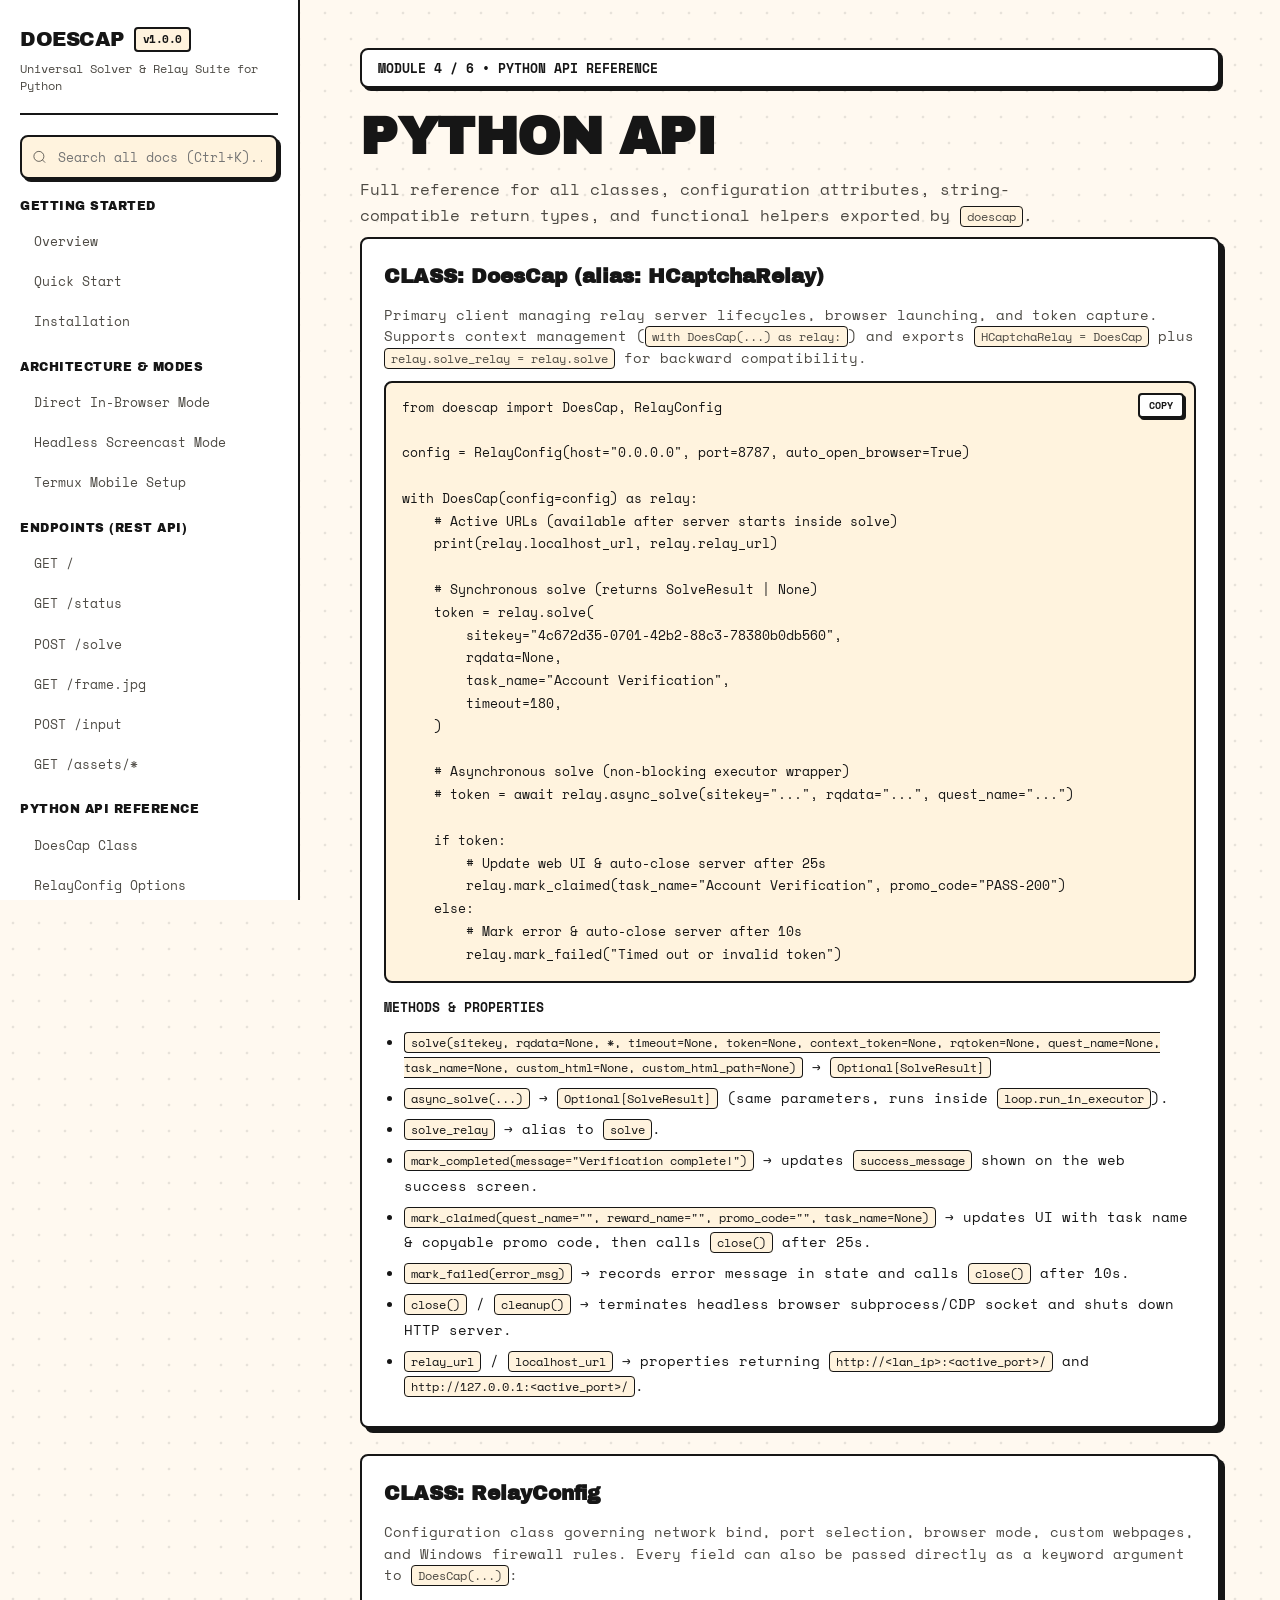
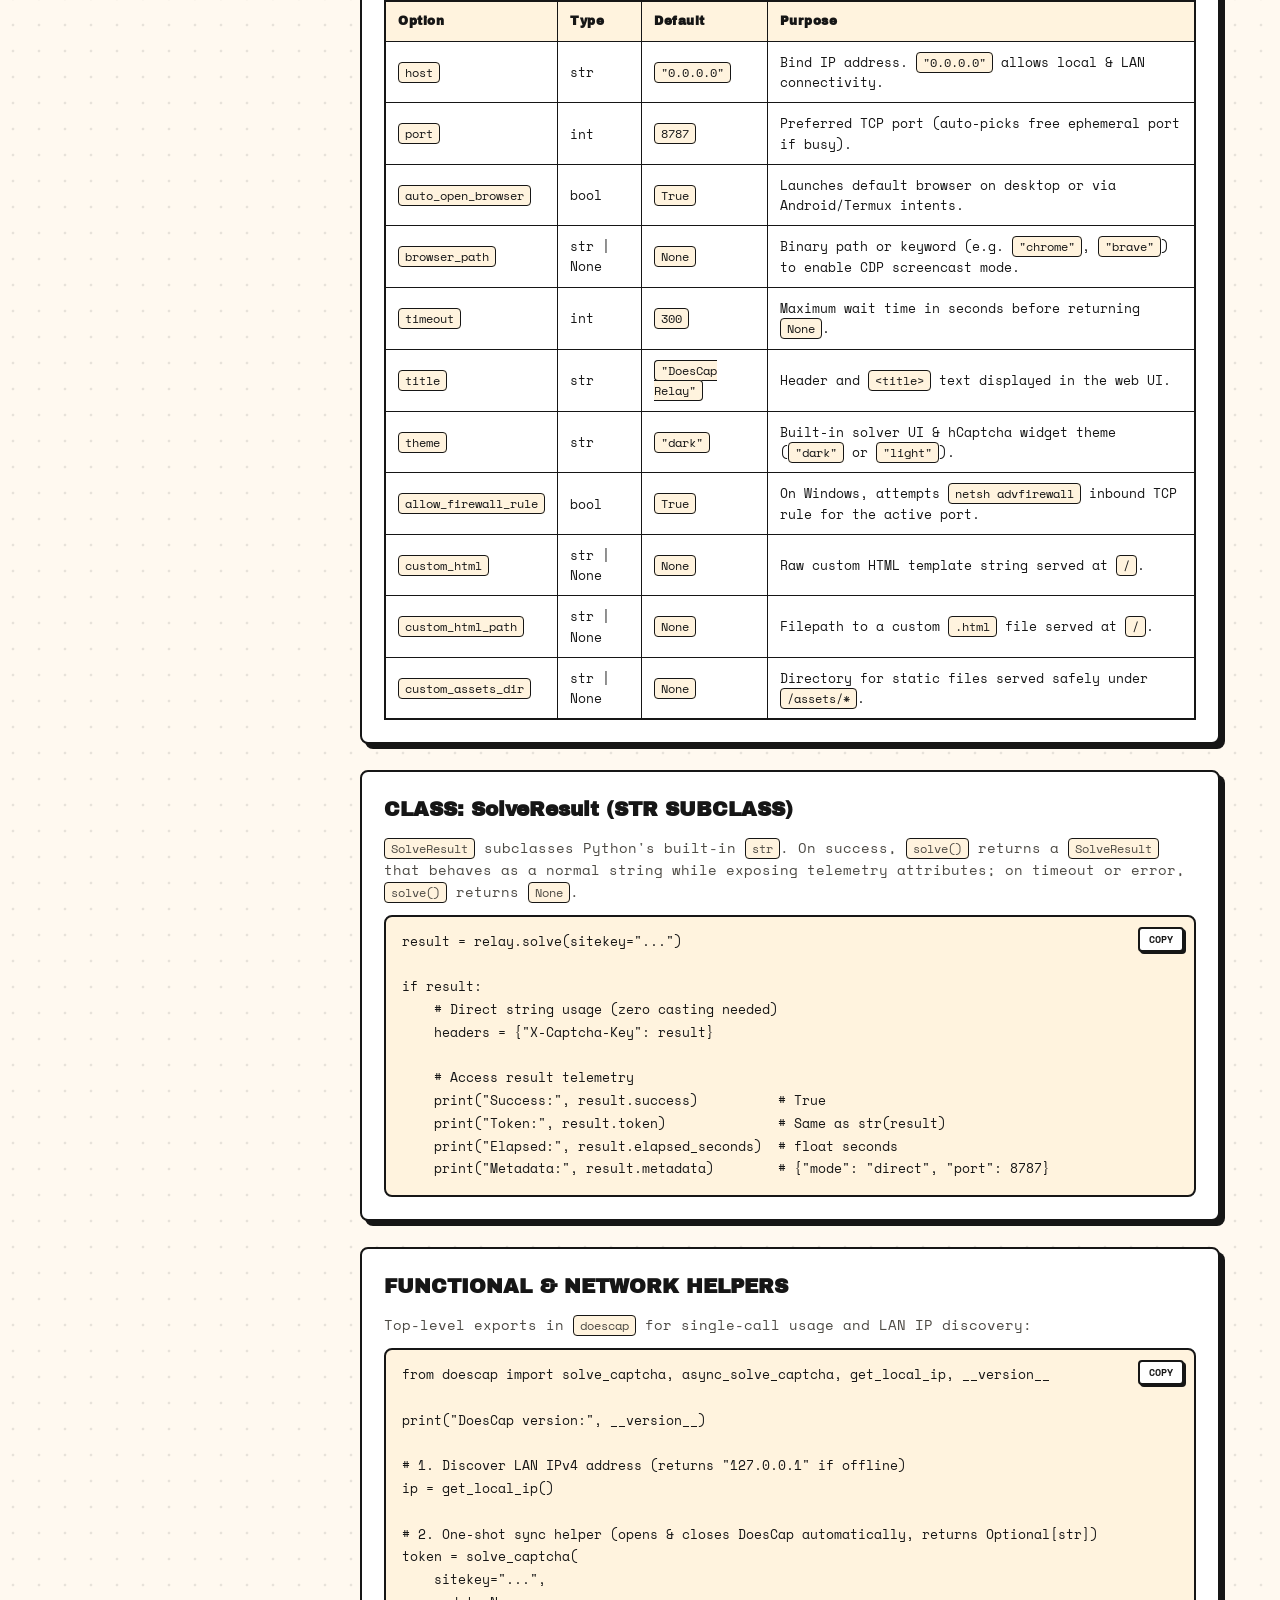
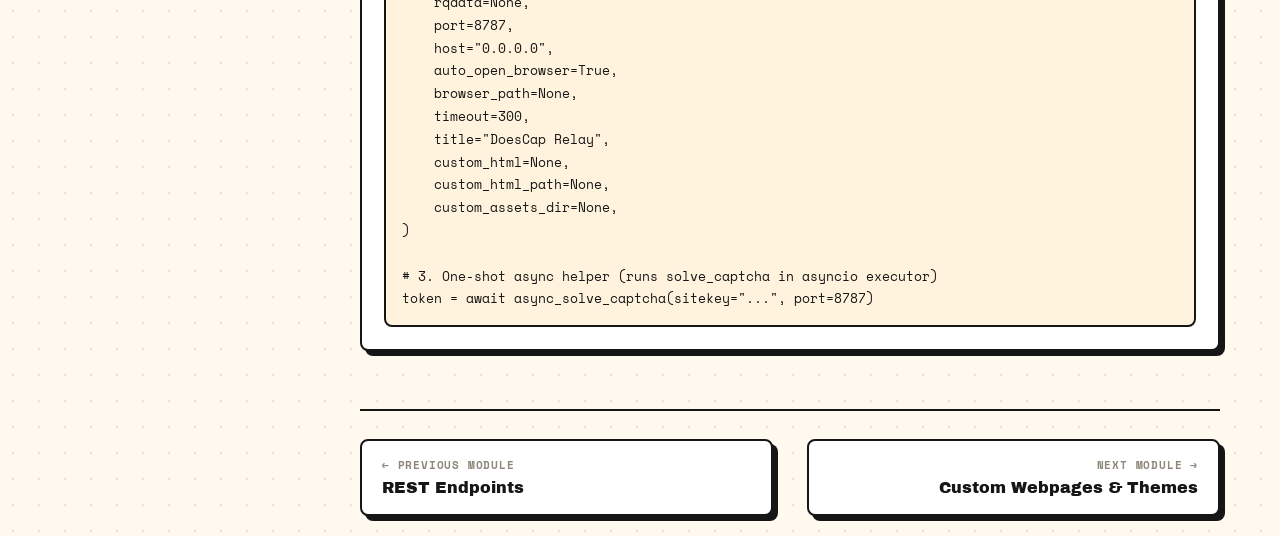
==== docs/api.html @ 704ed972 "Initial release: DoesCap v1.0.0" ====
<!doctype html>
<html lang="en" data-theme="light">
<head>
  <meta charset="utf-8">
  <title>Python API Reference &mdash; DoesCap Documentation</title>
  <meta name="viewport" content="width=device-width, initial-scale=1.0">
  <meta name="description" content="DoesCap Python API reference: DoesCap, RelayConfig, SolveResult, solve_captcha, and async_solve_captcha.">
  <link rel="preconnect" href="https://fonts.googleapis.com">
  <link rel="preconnect" href="https://fonts.gstatic.com" crossorigin="anonymous">
  <link href="https://fonts.googleapis.com/css2?family=Archivo+Black&family=Space+Mono:ital,wght@0,400;0,700;1,400&display=swap" rel="stylesheet">
  <link rel="stylesheet" href="style.css">
</head>
<body>
  <div class="mobile-bar">
    <div style="font-family: var(--font-head); font-size: 16px;">DOESCAP DOCS</div>
    <button class="mobile-menu-btn" aria-label="Toggle navigation menu" onclick="toggleSidebar()">MENU ☰</button>
  </div>

  <div class="docs-container">
    <aside id="sidebar" class="sidebar"></aside>

    <main class="main-wrapper">
      <div class="main-inner">
        <span class="badge-pill">MODULE 4 / 6 &bull; PYTHON API REFERENCE</span>
        <h1 class="hero-title">PYTHON API</h1>
        <p class="hero-lead">
          Full reference for all classes, configuration attributes, string-compatible return types, and functional helpers exported by <code>doescap</code>.
        </p>

        <section id="api-reference">
          <!-- DoesCap Class -->
          <div id="api-relay" class="card-panel">
            <h2>CLASS: DoesCap (alias: HCaptchaRelay)</h2>
            <p style="color:var(--ink-soft); font-size:14px; margin-bottom:12px;">
              Primary client managing relay server lifecycles, browser launching, and token capture. Supports context management (<code>with DoesCap(...) as relay:</code>)
              and exports <code>HCaptchaRelay = DoesCap</code> plus <code>relay.solve_relay = relay.solve</code> for backward compatibility.
            </p>
            <pre class="code-box"><button class="copy-button" onclick="copySnippet(this)">COPY</button><code>from doescap import DoesCap, RelayConfig

config = RelayConfig(host="0.0.0.0", port=8787, auto_open_browser=True)

with DoesCap(config=config) as relay:
    # Active URLs (available after server starts inside solve)
    print(relay.localhost_url, relay.relay_url)

    # Synchronous solve (returns SolveResult | None)
    token = relay.solve(
        sitekey="4c672d35-0701-42b2-88c3-78380b0db560",
        rqdata=None,
        task_name="Account Verification",
        timeout=180,
    )

    # Asynchronous solve (non-blocking executor wrapper)
    # token = await relay.async_solve(sitekey="...", rqdata="...", quest_name="...")

    if token:
        # Update web UI &amp; auto-close server after 25s
        relay.mark_claimed(task_name="Account Verification", promo_code="PASS-200")
    else:
        # Mark error &amp; auto-close server after 10s
        relay.mark_failed("Timed out or invalid token")</code></pre>

            <div class="field-label">METHODS &amp; PROPERTIES</div>
            <ul class="notes-ul">
              <li><code>solve(sitekey, rqdata=None, *, timeout=None, token=None, context_token=None, rqtoken=None, quest_name=None, task_name=None, custom_html=None, custom_html_path=None)</code> &rarr; <code>Optional[SolveResult]</code></li>
              <li><code>async_solve(...)</code> &rarr; <code>Optional[SolveResult]</code> (same parameters, runs inside <code>loop.run_in_executor</code>).</li>
              <li><code>solve_relay</code> &rarr; alias to <code>solve</code>.</li>
              <li><code>mark_completed(message="Verification complete!")</code> &rarr; updates <code>success_message</code> shown on the web success screen.</li>
              <li><code>mark_claimed(quest_name="", reward_name="", promo_code="", task_name=None)</code> &rarr; updates UI with task name &amp; copyable promo code, then calls <code>close()</code> after 25s.</li>
              <li><code>mark_failed(error_msg)</code> &rarr; records error message in state and calls <code>close()</code> after 10s.</li>
              <li><code>close()</code> / <code>cleanup()</code> &rarr; terminates headless browser subprocess/CDP socket and shuts down HTTP server.</li>
              <li><code>relay_url</code> / <code>localhost_url</code> &rarr; properties returning <code>http://&lt;lan_ip&gt;:&lt;active_port&gt;/</code> and <code>http://127.0.0.1:&lt;active_port&gt;/</code>.</li>
            </ul>
          </div>

          <!-- RelayConfig -->
          <div id="api-config" class="card-panel">
            <h2>CLASS: RelayConfig</h2>
            <p style="color:var(--ink-soft); font-size:14px; margin-bottom:12px;">
              Configuration class governing network bind, port selection, browser mode, custom webpages, and Windows firewall rules.
              Every field can also be passed directly as a keyword argument to <code>DoesCap(...)</code>:
            </p>
            <div class="data-table-scroll">
              <table class="data-table">
                <thead>
                  <tr>
                    <th>Option</th>
                    <th>Type</th>
                    <th>Default</th>
                    <th>Purpose</th>
                  </tr>
                </thead>
                <tbody>
                  <tr>
                    <td><code>host</code></td>
                    <td>str</td>
                    <td><code>"0.0.0.0"</code></td>
                    <td>Bind IP address. <code>"0.0.0.0"</code> allows local &amp; LAN connectivity.</td>
                  </tr>
                  <tr>
                    <td><code>port</code></td>
                    <td>int</td>
                    <td><code>8787</code></td>
                    <td>Preferred TCP port (auto-picks free ephemeral port if busy).</td>
                  </tr>
                  <tr>
                    <td><code>auto_open_browser</code></td>
                    <td>bool</td>
                    <td><code>True</code></td>
                    <td>Launches default browser on desktop or via Android/Termux intents.</td>
                  </tr>
                  <tr>
                    <td><code>browser_path</code></td>
                    <td>str | None</td>
                    <td><code>None</code></td>
                    <td>Binary path or keyword (e.g. <code>"chrome"</code>, <code>"brave"</code>) to enable CDP screencast mode.</td>
                  </tr>
                  <tr>
                    <td><code>timeout</code></td>
                    <td>int</td>
                    <td><code>300</code></td>
                    <td>Maximum wait time in seconds before returning <code>None</code>.</td>
                  </tr>
                  <tr>
                    <td><code>title</code></td>
                    <td>str</td>
                    <td><code>"DoesCap Relay"</code></td>
                    <td>Header and <code>&lt;title&gt;</code> text displayed in the web UI.</td>
                  </tr>
                  <tr>
                    <td><code>theme</code></td>
                    <td>str</td>
                    <td><code>"dark"</code></td>
                    <td>Built-in solver UI &amp; hCaptcha widget theme (<code>"dark"</code> or <code>"light"</code>).</td>
                  </tr>
                  <tr>
                    <td><code>allow_firewall_rule</code></td>
                    <td>bool</td>
                    <td><code>True</code></td>
                    <td>On Windows, attempts <code>netsh advfirewall</code> inbound TCP rule for the active port.</td>
                  </tr>
                  <tr>
                    <td><code>custom_html</code></td>
                    <td>str | None</td>
                    <td><code>None</code></td>
                    <td>Raw custom HTML template string served at <code>/</code>.</td>
                  </tr>
                  <tr>
                    <td><code>custom_html_path</code></td>
                    <td>str | None</td>
                    <td><code>None</code></td>
                    <td>Filepath to a custom <code>.html</code> file served at <code>/</code>.</td>
                  </tr>
                  <tr>
                    <td><code>custom_assets_dir</code></td>
                    <td>str | None</td>
                    <td><code>None</code></td>
                    <td>Directory for static files served safely under <code>/assets/*</code>.</td>
                  </tr>
                </tbody>
              </table>
            </div>
          </div>

          <!-- SolveResult -->
          <div id="api-result" class="card-panel">
            <h2>CLASS: SolveResult (STR SUBCLASS)</h2>
            <p style="color:var(--ink-soft); font-size:14px; margin-bottom:12px;">
              <code>SolveResult</code> subclasses Python's built-in <code>str</code>. On success, <code>solve()</code> returns a <code>SolveResult</code>
              that behaves as a normal string while exposing telemetry attributes; on timeout or error, <code>solve()</code> returns <code>None</code>.
            </p>
            <pre class="code-box"><button class="copy-button" onclick="copySnippet(this)">COPY</button><code>result = relay.solve(sitekey="...")

if result:
    # Direct string usage (zero casting needed)
    headers = {"X-Captcha-Key": result}

    # Access result telemetry
    print("Success:", result.success)          # True
    print("Token:", result.token)              # Same as str(result)
    print("Elapsed:", result.elapsed_seconds)  # float seconds
    print("Metadata:", result.metadata)        # {"mode": "direct", "port": 8787}</code></pre>
          </div>

          <!-- Functional & Network Helpers -->
          <div id="api-functional" class="card-panel">
            <h2>FUNCTIONAL &amp; NETWORK HELPERS</h2>
            <p style="color:var(--ink-soft); font-size:14px; margin-bottom:12px;">
              Top-level exports in <code>doescap</code> for single-call usage and LAN IP discovery:
            </p>
            <pre class="code-box"><button class="copy-button" onclick="copySnippet(this)">COPY</button><code>from doescap import solve_captcha, async_solve_captcha, get_local_ip, __version__

print("DoesCap version:", __version__)

# 1. Discover LAN IPv4 address (returns "127.0.0.1" if offline)
ip = get_local_ip()

# 2. One-shot sync helper (opens &amp; closes DoesCap automatically, returns Optional[str])
token = solve_captcha(
    sitekey="...",
    rqdata=None,
    port=8787,
    host="0.0.0.0",
    auto_open_browser=True,
    browser_path=None,
    timeout=300,
    title="DoesCap Relay",
    custom_html=None,
    custom_html_path=None,
    custom_assets_dir=None,
)

# 3. One-shot async helper (runs solve_captcha in asyncio executor)
token = await async_solve_captcha(sitekey="...", port=8787)</code></pre>
          </div>
        </section>

        <nav class="module-pager" aria-label="Module pagination">
          <a class="pager-btn prev" href="endpoints.html">
            <span class="pager-dir">&larr; PREVIOUS MODULE</span>
            <span class="pager-title">REST Endpoints</span>
          </a>
          <a class="pager-btn next" href="theming.html">
            <span class="pager-dir">NEXT MODULE &rarr;</span>
            <span class="pager-title">Custom Webpages &amp; Themes</span>
          </a>
        </nav>
      </div>
    </main>
  </div>

  <script src="docs.js"></script>
  <script>initDocs("api.html");</script>
</body>
</html>
---- docs/style.css ----
*, *::before, *::after {
  box-sizing: border-box;
  margin: 0;
  padding: 0;
}

/* Exact CSS Tokens Reverse-Engineered from mecx.shop/docs */
:root, [data-theme="light"] {
  --bg: #fff9f0;
  --panel: #ffffff;
  --panel-2: #fff3de;
  --ink: #161616;
  --ink-soft: #4d4a44;
  --ink-faint: #8d8779;
  --line: #161616;
  --dot: #1616161a;
  --yellow: #ffc800;
  --pink: #ff90e8;
  --blue: #8fd0ff;
  --green: #9df0b6;
  --red: #ff6b6b;
  --danger: #c93a3a;
  --purple: #c8b6ff;
  --shadow: 5px 5px 0 var(--line);
  --shadow-sm: 3px 3px 0 var(--line);
  --shadow-lg: 8px 8px 0 var(--line);
  --radius: 8px;
  --font-head: "Archivo Black", "Arial Black", sans-serif;
  --font-body: "Space Mono", "Courier New", monospace;
  --sidebar-width: 300px;
}

[data-theme="dark"] {
  --bg: #161616;
  --panel: #232323;
  --panel-2: #2b2b2b;
  --ink: #fff9f0;
  --ink-soft: #d9d2c2;
  --ink-faint: #97907f;
  --line: #fff9f0;
  --dot: #fff9f012;
  --danger: #ff6b6b;
  --shadow: 5px 5px 0 var(--line);
  --shadow-sm: 3px 3px 0 var(--line);
  --shadow-lg: 8px 8px 0 var(--line);
  --radius: 8px;
  --font-head: "Archivo Black", "Arial Black", sans-serif;
  --font-body: "Space Mono", "Courier New", monospace;
}

html {
  scroll-behavior: smooth;
  -webkit-text-size-adjust: 100%;
}

body {
  background-color: var(--bg);
  background-image: radial-gradient(var(--dot) 1.5px, transparent 1.6px);
  background-size: 26px 26px;
  min-height: 100vh;
  color: var(--ink);
  font-family: var(--font-body);
  font-size: 15px;
  line-height: 1.55;
  margin: 0;
  -webkit-font-smoothing: antialiased;
  transition: background-color 0.2s ease, color 0.2s ease;
}

/* Layout */
.docs-container {
  display: flex;
  min-height: 100vh;
}

/* ReadTheDocs-Style Side Panel */
.sidebar {
  width: var(--sidebar-width);
  background: var(--panel);
  border-right: 2px solid var(--line);
  position: fixed;
  top: 0;
  bottom: 0;
  left: 0;
  overflow-y: auto;
  z-index: 100;
  display: flex;
  flex-direction: column;
  padding: 24px 20px;
  transition: transform 0.25s ease;
}

.brand-section {
  padding-bottom: 18px;
  margin-bottom: 20px;
  border-bottom: 2px solid var(--line);
}

.brand-link {
  font-family: var(--font-head);
  font-size: 20px;
  text-decoration: none;
  color: var(--ink);
  display: flex;
  align-items: center;
  gap: 10px;
  letter-spacing: -0.5px;
}

.brand-pill {
  font-family: var(--font-body);
  font-size: 11px;
  font-weight: 700;
  background: var(--panel-2);
  border: 2px solid var(--line);
  border-radius: 4px;
  padding: 2px 7px;
}

.brand-subtitle {
  font-size: 12px;
  color: var(--ink-soft);
  margin-top: 6px;
  line-height: 1.4;
}

/* Live Search Input */
.search-box {
  margin-bottom: 18px;
  position: relative;
}

.search-input {
  width: 100%;
  background: var(--panel-2);
  border: 2px solid var(--line);
  border-radius: var(--radius);
  padding: 10px 14px 10px 36px;
  font-family: var(--font-body);
  font-size: 13px;
  color: var(--ink);
  outline: none;
  box-shadow: var(--shadow-sm);
  transition: transform 0.15s ease, box-shadow 0.15s ease;
}

.search-input:focus {
  transform: translate(-1px, -1px);
  box-shadow: var(--shadow);
}

.search-icon {
  position: absolute;
  left: 12px;
  top: 50%;
  transform: translateY(-50%);
  width: 15px;
  height: 15px;
  stroke: var(--ink);
  fill: none;
  pointer-events: none;
}

/* Cross-page Search Results Panel */
.search-results {
  display: none;
  flex-direction: column;
  gap: 8px;
  margin-bottom: 18px;
}

.search-results.visible {
  display: flex;
}

.search-result-item {
  display: block;
  padding: 8px 10px;
  background: var(--panel-2);
  border: 2px solid var(--line);
  border-radius: 6px;
  box-shadow: var(--shadow-sm);
  text-decoration: none;
  color: var(--ink);
  font-size: 12px;
  transition: transform 0.12s ease;
}

.search-result-item:hover {
  transform: translate(-1px, -1px);
  box-shadow: var(--shadow);
}

.search-result-module {
  display: inline-block;
  font-family: var(--font-head);
  font-size: 10px;
  color: var(--ink-soft);
  margin-bottom: 2px;
  text-transform: uppercase;
}

.search-result-title {
  font-weight: 700;
}

.search-empty {
  font-size: 12px;
  color: var(--ink-soft);
  padding: 8px 10px;
  border: 2px dashed var(--line);
  border-radius: 6px;
}

/* Navigation Sections */
.nav-wrapper {
  flex: 1;
  display: flex;
  flex-direction: column;
  gap: 18px;
}

.nav-title {
  display: block;
  font-family: var(--font-head);
  font-size: 12px;
  letter-spacing: 0.5px;
  color: var(--ink);
  margin-bottom: 8px;
  text-decoration: none;
}

.nav-title:hover {
  text-decoration: underline;
}

.nav-items {
  list-style: none;
  display: flex;
  flex-direction: column;
  gap: 4px;
}

.nav-item a {
  display: block;
  padding: 6px 12px;
  color: var(--ink-soft);
  text-decoration: none;
  font-size: 13px;
  border-radius: 6px;
  border: 2px solid transparent;
  transition: all 0.12s ease;
}

.nav-item a:hover {
  color: var(--ink);
  background: var(--panel-2);
  border-color: var(--line);
  transform: translateX(3px);
}

.nav-item a.active {
  color: var(--ink);
  background: var(--panel-2);
  border: 2px solid var(--line);
  box-shadow: var(--shadow-sm);
  font-weight: 700;
}

/* 2D Dark Mode Switcher */
.sidebar-footer {
  padding-top: 18px;
  margin-top: 20px;
  border-top: 2px solid var(--line);
}

.theme-button {
  width: 100%;
  background: var(--panel-2);
  border: 2px solid var(--line);
  border-radius: var(--radius);
  padding: 10px 14px;
  font-family: var(--font-body);
  font-size: 12px;
  font-weight: 700;
  color: var(--ink);
  cursor: pointer;
  box-shadow: var(--shadow-sm);
  display: flex;
  align-items: center;
  justify-content: center;
  gap: 10px;
  transition: all 0.15s ease;
}

.theme-button:hover {
  transform: translate(-1px, -1px);
  box-shadow: var(--shadow);
}

.theme-button:active {
  transform: translate(2px, 2px);
  box-shadow: none;
}

/* Mobile Header */
.mobile-bar {
  display: none;
  background: var(--panel);
  border-bottom: 2px solid var(--line);
  padding: 14px 20px;
  position: sticky;
  top: 0;
  z-index: 95;
  justify-content: space-between;
  align-items: center;
}

.mobile-menu-btn {
  background: var(--panel-2);
  border: 2px solid var(--line);
  border-radius: 6px;
  padding: 8px 14px;
  min-height: 44px;
  font-family: var(--font-head);
  font-size: 13px;
  cursor: pointer;
  box-shadow: var(--shadow-sm);
  color: var(--ink);
}

/* Main Content Area */
.main-wrapper {
  margin-left: var(--sidebar-width);
  flex: 1;
  padding: 48px 24px 80px;
  display: flex;
  justify-content: center;
}

.main-inner {
  max-width: 860px;
  width: 100%;
  display: flex;
  flex-direction: column;
}

/* Breadcrumb / Module Pill */
.badge-pill {
  display: inline-block;
  margin-bottom: 20px;
  padding: 8px 16px;
  border: 2px solid var(--line);
  border-radius: var(--radius);
  box-shadow: var(--shadow-sm);
  background: var(--panel);
  color: var(--ink);
  text-decoration: none;
  font-weight: 700;
  font-size: 13px;
  transition: all 0.15s ease;
}

a.badge-pill:hover {
  transform: translate(-1px, -1px);
  box-shadow: var(--shadow);
}

/* Title & Subtitle */
h1.hero-title {
  font-family: var(--font-head);
  font-size: clamp(32px, 5.5vw, 52px);
  margin: 0 0 12px;
  letter-spacing: -0.5px;
  line-height: 1.1;
}

.hero-lead {
  color: var(--ink-soft);
  font-size: 16px;
  margin: 0 0 8px;
  max-width: 680px;
  line-height: 1.6;
}

.base-url-pill {
  display: inline-block;
  margin: 14px 0 36px;
  padding: 10px 18px;
  background: var(--panel);
  border: 2px solid var(--line);
  border-radius: var(--radius);
  box-shadow: var(--shadow-sm);
  font-weight: 700;
  font-size: 14px;
}

.base-url-pill span {
  color: var(--blue);
}

/* Section Headings */
h2.section-title {
  font-family: var(--font-head);
  font-size: 24px;
  margin: 36px 0 18px;
  letter-spacing: -0.3px;
}

/* Card Panels */
.card-panel {
  background: var(--panel);
  border: 2px solid var(--line);
  border-radius: var(--radius);
  box-shadow: var(--shadow);
  padding: 22px;
  margin-bottom: 26px;
  position: relative;
  scroll-margin-top: 24px;
}

section[id] {
  scroll-margin-top: 24px;
}

.card-panel h2, .card-panel h3 {
  font-family: var(--font-head);
  margin: 0 0 12px;
}

.card-panel h2 { font-size: 20px; }
.card-panel h3 { font-size: 18px; margin: 14px 0 6px; }

/* Code Blocks */
pre.code-box {
  background: var(--panel-2);
  border: 2px solid var(--line);
  border-radius: var(--radius);
  padding: 14px 64px 14px 16px;
  overflow-x: auto;
  font-size: 13px;
  line-height: 1.6;
  margin: 12px 0 0;
  position: relative;
}

pre.code-box code {
  font-family: var(--font-body);
  white-space: pre;
}

/* Inline code */
p code, li code, td code {
  background: var(--panel-2);
  padding: 1px 6px;
  border-radius: 4px;
  border: 1px solid var(--line);
  font-family: var(--font-body);
  font-size: 12px;
}

/* Snippet Copy Button */
.copy-button {
  position: absolute;
  top: 10px;
  right: 10px;
  background: var(--panel);
  border: 2px solid var(--line);
  border-radius: 4px;
  padding: 3px 9px;
  font-family: var(--font-body);
  font-size: 10px;
  font-weight: 700;
  color: var(--ink);
  cursor: pointer;
  box-shadow: 2px 2px 0 var(--line);
  transition: all 0.1s ease;
}

.copy-button:hover {
  transform: translate(-1px, -1px);
  box-shadow: 3px 3px 0 var(--line);
}

.copy-button:active {
  transform: translate(1px, 1px);
  box-shadow: none;
}

/* Endpoint Method Tags */
.method-tag {
  font-weight: 700;
  font-size: 13px;
  padding: 4px 12px;
  border-radius: 6px;
  border: 2px solid var(--line);
  color: #111111;
  display: inline-block;
  text-transform: uppercase;
}

.method-get { background: #4caf50; }
.method-post { background: #64b5f6; }
.method-opts { background: var(--yellow); }

.route-path {
  font-size: 15px;
  font-weight: 700;
  word-break: break-all;
}

.field-label {
  font-weight: 700;
  font-size: 13px;
  margin: 14px 0 6px;
}

/* Parameter Badges */
.param-item {
  font-size: 13px;
  margin-bottom: 8px;
}

.param-chip {
  background: var(--panel-2);
  padding: 2px 8px;
  border-radius: 4px;
  border: 1px solid var(--line);
  font-family: var(--font-body);
  font-weight: 700;
}

.param-type {
  color: var(--ink-faint);
}

.param-req {
  color: var(--danger);
  font-weight: 700;
  font-size: 12px;
}

.param-opt {
  color: var(--ink-faint);
  font-size: 12px;
}

.param-desc {
  color: var(--ink-soft);
  margin-top: 3px;
  font-size: 13px;
}

/* Bullet List Notes */
.notes-ul {
  margin: 12px 0 0;
  padding-left: 20px;
  font-size: 14px;
  color: var(--ink);
  line-height: 1.8;
}

.notes-ul li {
  margin-bottom: 6px;
}

/* Table */
.data-table-scroll {
  overflow-x: auto;
  margin-top: 14px;
}

.data-table {
  width: 100%;
  border-collapse: collapse;
  font-size: 13px;
  background: var(--panel);
  border: 2px solid var(--line);
}

.data-table th, .data-table td {
  border: 1.5px solid var(--line);
  padding: 10px 12px;
  text-align: left;
}

.data-table th {
  background: var(--panel-2);
  font-family: var(--font-head);
  font-size: 12px;
  letter-spacing: 0.5px;
}

/* Previous / Next Module Pager */
.module-pager {
  display: flex;
  justify-content: space-between;
  align-items: stretch;
  gap: 16px;
  margin-top: 32px;
  padding-top: 28px;
  border-top: 2px solid var(--line);
}

.pager-btn {
  flex: 1;
  max-width: 48%;
  display: flex;
  flex-direction: column;
  justify-content: center;
  padding: 16px 20px;
  background: var(--panel);
  border: 2px solid var(--line);
  border-radius: var(--radius);
  box-shadow: var(--shadow);
  text-decoration: none;
  color: var(--ink);
  transition: transform 0.14s ease, box-shadow 0.14s ease, background-color 0.14s ease;
}

.pager-btn:hover {
  background: var(--panel-2);
  transform: translate(-2px, -2px);
  box-shadow: var(--shadow-lg);
}

.pager-btn:active {
  transform: translate(2px, 2px);
  box-shadow: none;
}

.pager-btn.next {
  margin-left: auto;
  text-align: right;
  align-items: flex-end;
}

.pager-btn.prev {
  text-align: left;
  align-items: flex-start;
}

.pager-dir {
  font-family: var(--font-body);
  font-size: 11px;
  font-weight: 700;
  color: var(--ink-faint);
  letter-spacing: 0.8px;
  text-transform: uppercase;
  margin-bottom: 4px;
}

.pager-title {
  font-family: var(--font-head);
  font-size: 16px;
  line-height: 1.25;
}

/* Mobile Responsive */
@media (max-width: 860px) {
  .mobile-bar {
    display: flex;
  }

  .sidebar {
    transform: translateX(-100%);
  }

  .sidebar.open {
    transform: translateX(0);
    box-shadow: 12px 0 0 var(--line);
  }

  .main-wrapper {
    margin-left: 0;
    padding: 24px 16px 64px;
  }

  section[id], .card-panel {
    scroll-margin-top: 76px;
  }

  .module-pager {
    flex-direction: column;
  }

  .pager-btn {
    max-width: 100%;
    width: 100%;
  }

  .pager-btn.next {
    margin-left: 0;
  }
}
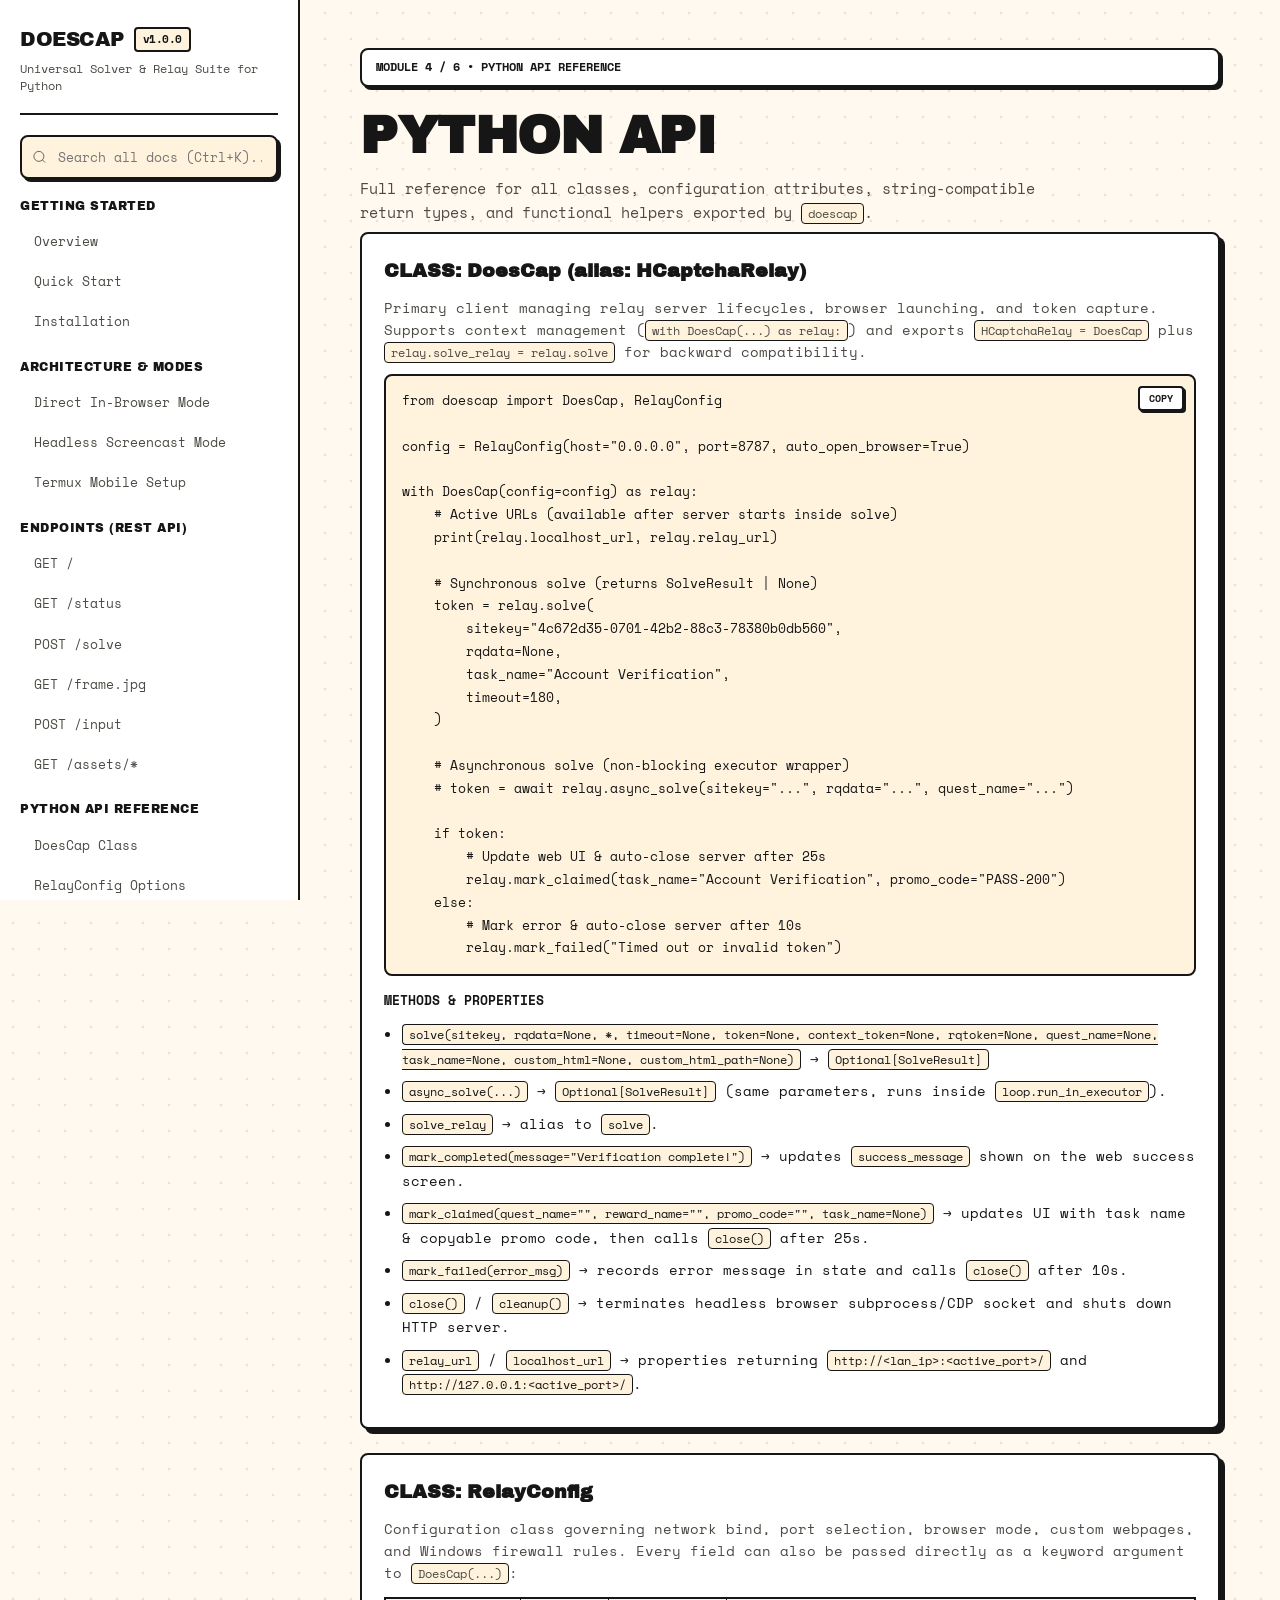
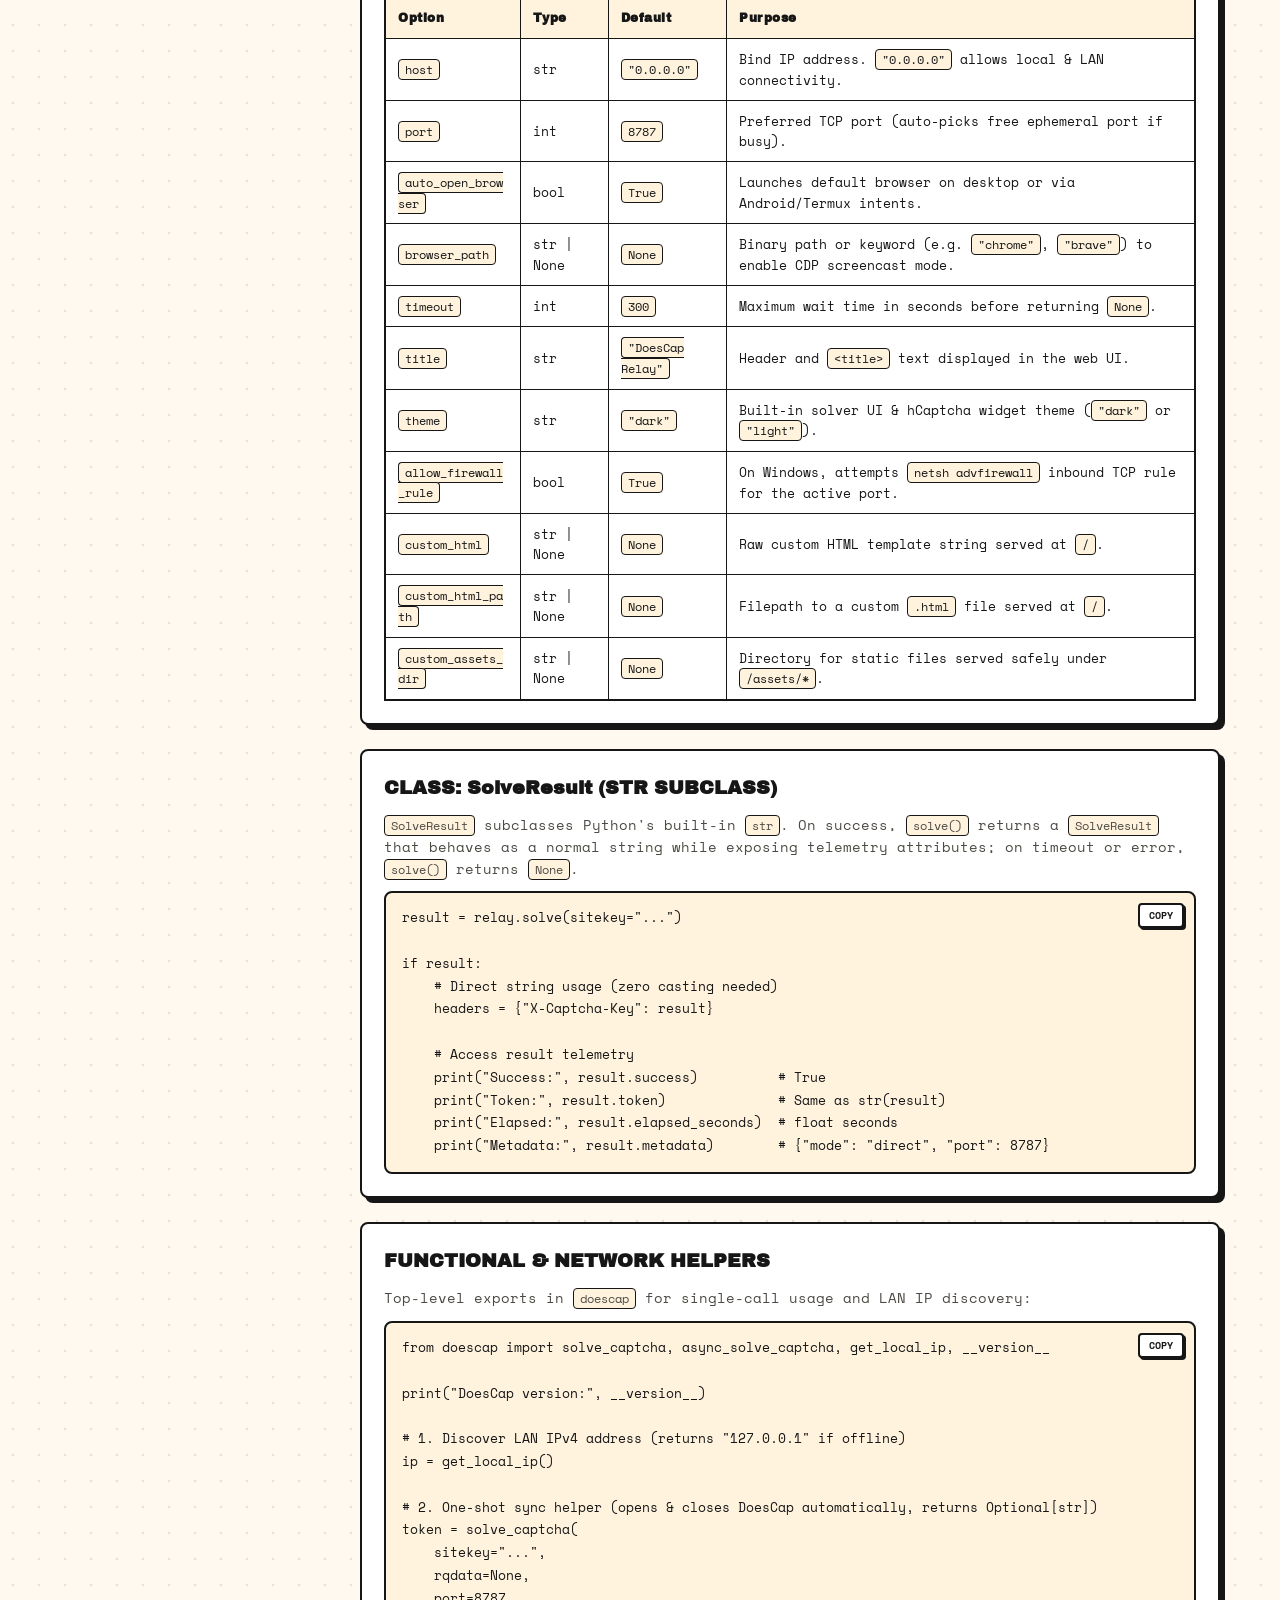
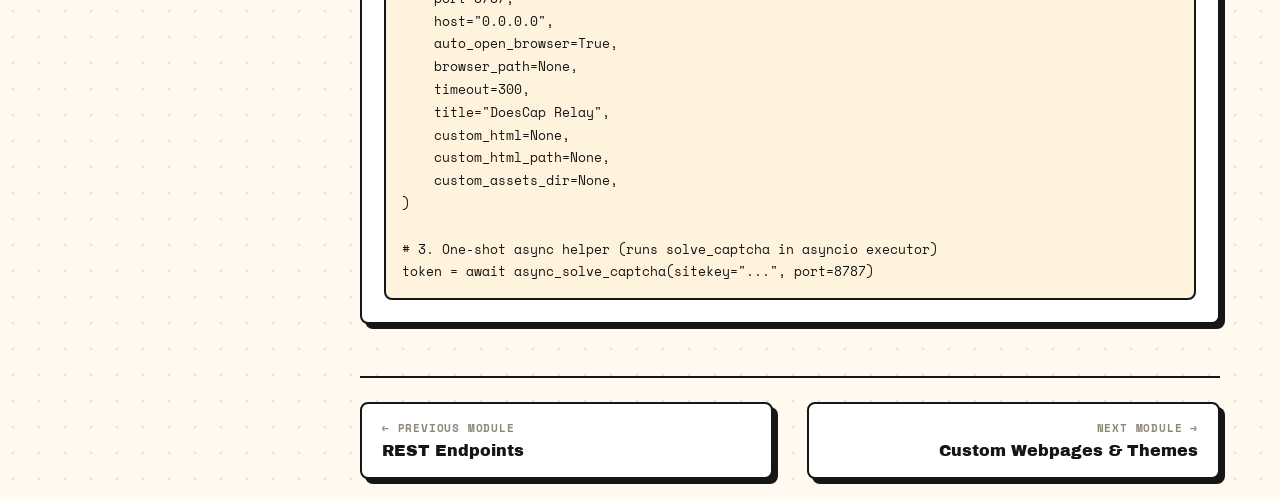
==== commit 3fcd6c90: "Fix real-device mobile layout (block fallback, fixed header, cache-bust v3)" ====
--- a/docs/api.html
+++ b/docs/api.html
@@ -8,7 +8,7 @@
   <link rel="preconnect" href="https://fonts.googleapis.com">
   <link rel="preconnect" href="https://fonts.gstatic.com" crossorigin="anonymous">
   <link href="https://fonts.googleapis.com/css2?family=Archivo+Black&family=Space+Mono:ital,wght@0,400;0,700;1,400&display=swap" rel="stylesheet">
-  <link rel="stylesheet" href="style.css">
+  <link rel="stylesheet" href="style.css?v=3">
 </head>
 <body>
   <div class="mobile-bar">
@@ -230,7 +230,7 @@
     </main>
   </div>
 
-  <script src="docs.js"></script>
+  <script src="docs.js?v=3"></script>
   <script>initDocs("api.html");</script>
 </body>
 </html>
--- a/docs/style.css
+++ b/docs/style.css
@@ -51,6 +51,9 @@
 html {
   scroll-behavior: smooth;
   -webkit-text-size-adjust: 100%;
+  text-size-adjust: 100%;
+  overflow-x: hidden;
+  max-width: 100%;
 }
 
 body {
@@ -63,14 +66,37 @@
   font-size: 15px;
   line-height: 1.55;
   margin: 0;
+  overflow-x: hidden;
+  max-width: 100%;
+  -webkit-text-size-adjust: 100%;
+  text-size-adjust: 100%;
   -webkit-font-smoothing: antialiased;
   transition: background-color 0.2s ease, color 0.2s ease;
 }
 
+body.drawer-open {
+  overflow: hidden;
+}
+
 /* Layout */
 .docs-container {
   display: flex;
   min-height: 100vh;
+  width: 100%;
+  max-width: 100%;
+}
+
+/* Mobile Backdrop */
+.sidebar-backdrop {
+  display: none;
+  position: fixed;
+  inset: 0;
+  background: rgba(0, 0, 0, 0.55);
+  z-index: 98;
+}
+
+.sidebar-backdrop.visible {
+  display: block;
 }
 
 /* ReadTheDocs-Style Side Panel */
@@ -83,6 +109,7 @@
   bottom: 0;
   left: 0;
   overflow-y: auto;
+  overscroll-behavior: contain;
   z-index: 100;
   display: flex;
   flex-direction: column;
@@ -96,6 +123,13 @@
   border-bottom: 2px solid var(--line);
 }
 
+.brand-top-row {
+  display: flex;
+  align-items: center;
+  justify-content: space-between;
+  gap: 8px;
+}
+
 .brand-link {
   font-family: var(--font-head);
   font-size: 20px;
@@ -115,6 +149,20 @@
   border: 2px solid var(--line);
   border-radius: 4px;
   padding: 2px 7px;
+}
+
+.drawer-close-btn {
+  display: none;
+  background: var(--panel-2);
+  border: 2px solid var(--line);
+  border-radius: 6px;
+  padding: 4px 10px;
+  min-height: 36px;
+  font-family: var(--font-head);
+  font-size: 12px;
+  color: var(--ink);
+  cursor: pointer;
+  box-shadow: var(--shadow-sm);
 }
 
 .brand-subtitle {
@@ -308,31 +356,43 @@
   display: none;
   background: var(--panel);
   border-bottom: 2px solid var(--line);
-  padding: 14px 20px;
+  padding: 10px 14px;
   position: sticky;
   top: 0;
   z-index: 95;
   justify-content: space-between;
   align-items: center;
-}
-
-.mobile-menu-btn {
+  gap: 10px;
+  width: 100%;
+}
+
+.mobile-bar-actions {
+  display: flex;
+  align-items: center;
+  gap: 8px;
+}
+
+.mobile-menu-btn,
+.mobile-theme-btn {
   background: var(--panel-2);
   border: 2px solid var(--line);
   border-radius: 6px;
-  padding: 8px 14px;
-  min-height: 44px;
-  font-family: var(--font-head);
-  font-size: 13px;
+  padding: 8px 12px;
+  min-height: 40px;
+  font-family: var(--font-head);
+  font-size: 12px;
   cursor: pointer;
   box-shadow: var(--shadow-sm);
   color: var(--ink);
+  white-space: nowrap;
 }
 
 /* Main Content Area */
 .main-wrapper {
   margin-left: var(--sidebar-width);
   flex: 1;
+  min-width: 0;
+  max-width: 100%;
   padding: 48px 24px 80px;
   display: flex;
   justify-content: center;
@@ -341,6 +401,7 @@
 .main-inner {
   max-width: 860px;
   width: 100%;
+  min-width: 0;
   display: flex;
   flex-direction: column;
 }
@@ -349,7 +410,7 @@
 .badge-pill {
   display: inline-block;
   margin-bottom: 20px;
-  padding: 8px 16px;
+  padding: 8px 14px;
   border: 2px solid var(--line);
   border-radius: var(--radius);
   box-shadow: var(--shadow-sm);
@@ -357,7 +418,9 @@
   color: var(--ink);
   text-decoration: none;
   font-weight: 700;
-  font-size: 13px;
+  font-size: 12px;
+  max-width: 100%;
+  overflow-wrap: anywhere;
   transition: all 0.15s ease;
 }
 
@@ -369,15 +432,16 @@
 /* Title & Subtitle */
 h1.hero-title {
   font-family: var(--font-head);
-  font-size: clamp(32px, 5.5vw, 52px);
+  font-size: clamp(26px, 7vw, 52px);
   margin: 0 0 12px;
   letter-spacing: -0.5px;
   line-height: 1.1;
+  overflow-wrap: break-word;
 }
 
 .hero-lead {
   color: var(--ink-soft);
-  font-size: 16px;
+  font-size: 15px;
   margin: 0 0 8px;
   max-width: 680px;
   line-height: 1.6;
@@ -385,14 +449,16 @@
 
 .base-url-pill {
   display: inline-block;
-  margin: 14px 0 36px;
-  padding: 10px 18px;
+  margin: 14px 0 32px;
+  padding: 10px 16px;
   background: var(--panel);
   border: 2px solid var(--line);
   border-radius: var(--radius);
   box-shadow: var(--shadow-sm);
   font-weight: 700;
-  font-size: 14px;
+  font-size: 13px;
+  max-width: 100%;
+  overflow-wrap: anywhere;
 }
 
 .base-url-pill span {
@@ -402,8 +468,8 @@
 /* Section Headings */
 h2.section-title {
   font-family: var(--font-head);
-  font-size: 24px;
-  margin: 36px 0 18px;
+  font-size: 22px;
+  margin: 32px 0 16px;
   letter-spacing: -0.3px;
 }
 
@@ -414,22 +480,27 @@
   border-radius: var(--radius);
   box-shadow: var(--shadow);
   padding: 22px;
-  margin-bottom: 26px;
+  margin-bottom: 24px;
   position: relative;
+  min-width: 0;
+  max-width: 100%;
   scroll-margin-top: 24px;
 }
 
 section[id] {
+  min-width: 0;
+  max-width: 100%;
   scroll-margin-top: 24px;
 }
 
 .card-panel h2, .card-panel h3 {
   font-family: var(--font-head);
   margin: 0 0 12px;
-}
-
-.card-panel h2 { font-size: 20px; }
-.card-panel h3 { font-size: 18px; margin: 14px 0 6px; }
+  overflow-wrap: break-word;
+}
+
+.card-panel h2 { font-size: 19px; }
+.card-panel h3 { font-size: 17px; margin: 14px 0 6px; }
 
 /* Code Blocks */
 pre.code-box {
@@ -438,6 +509,8 @@
   border-radius: var(--radius);
   padding: 14px 64px 14px 16px;
   overflow-x: auto;
+  -webkit-overflow-scrolling: touch;
+  max-width: 100%;
   font-size: 13px;
   line-height: 1.6;
   margin: 12px 0 0;
@@ -457,6 +530,8 @@
   border: 1px solid var(--line);
   font-family: var(--font-body);
   font-size: 12px;
+  overflow-wrap: anywhere;
+  word-break: break-word;
 }
 
 /* Snippet Copy Button */
@@ -519,6 +594,7 @@
 .param-item {
   font-size: 13px;
   margin-bottom: 8px;
+  overflow-wrap: break-word;
 }
 
 .param-chip {
@@ -549,29 +625,34 @@
   color: var(--ink-soft);
   margin-top: 3px;
   font-size: 13px;
+  overflow-wrap: anywhere;
 }
 
 /* Bullet List Notes */
 .notes-ul {
   margin: 12px 0 0;
-  padding-left: 20px;
+  padding-left: 18px;
   font-size: 14px;
   color: var(--ink);
-  line-height: 1.8;
+  line-height: 1.75;
 }
 
 .notes-ul li {
-  margin-bottom: 6px;
+  margin-bottom: 8px;
+  overflow-wrap: break-word;
 }
 
 /* Table */
 .data-table-scroll {
   overflow-x: auto;
+  -webkit-overflow-scrolling: touch;
+  max-width: 100%;
   margin-top: 14px;
 }
 
 .data-table {
   width: 100%;
+  min-width: 520px;
   border-collapse: collapse;
   font-size: 13px;
   background: var(--panel);
@@ -597,9 +678,10 @@
   justify-content: space-between;
   align-items: stretch;
   gap: 16px;
-  margin-top: 32px;
-  padding-top: 28px;
+  margin-top: 28px;
+  padding-top: 24px;
   border-top: 2px solid var(--line);
+  width: 100%;
 }
 
 .pager-btn {
@@ -658,22 +740,82 @@
 
 /* Mobile Responsive */
 @media (max-width: 860px) {
+  body {
+    font-size: 14px;
+  }
+
+  .docs-container {
+    display: block;
+    width: 100%;
+  }
+
   .mobile-bar {
     display: flex;
+    position: fixed;
+    top: 0;
+    left: 0;
+    right: 0;
+    height: 58px;
+  }
+
+  .drawer-close-btn {
+    display: inline-flex;
+    align-items: center;
+    justify-content: center;
   }
 
   .sidebar {
-    transform: translateX(-100%);
+    width: min(85vw, 300px);
+    height: 100vh;
+    height: 100dvh;
+    -webkit-overflow-scrolling: touch;
+    transform: translateX(-105%);
+    padding: 18px 16px;
   }
 
   .sidebar.open {
     transform: translateX(0);
-    box-shadow: 12px 0 0 var(--line);
+    box-shadow: 8px 0 0 var(--line);
   }
 
   .main-wrapper {
+    display: block;
+    width: 100%;
     margin-left: 0;
-    padding: 24px 16px 64px;
+    padding: 76px 14px 56px;
+  }
+
+  .main-inner {
+    display: block;
+    width: 100%;
+  }
+
+  .card-panel {
+    padding: 16px 14px;
+    box-shadow: 4px 4px 0 var(--line);
+    margin-bottom: 20px;
+  }
+
+  .card-panel h2 {
+    font-size: 17px;
+  }
+
+  .card-panel h3 {
+    font-size: 16px;
+  }
+
+  .hero-lead {
+    font-size: 14px;
+  }
+
+  pre.code-box {
+    padding: 40px 12px 12px 12px;
+    font-size: 12px;
+  }
+
+  .copy-button {
+    top: 8px;
+    right: 8px;
   }
 
   section[id], .card-panel {
@@ -682,14 +824,19 @@
 
   .module-pager {
     flex-direction: column;
+    gap: 12px;
   }
 
   .pager-btn {
     max-width: 100%;
     width: 100%;
+    padding: 14px 16px;
+    box-shadow: 4px 4px 0 var(--line);
   }
 
   .pager-btn.next {
     margin-left: 0;
-  }
-}
+    text-align: left;
+    align-items: flex-start;
+  }
+}
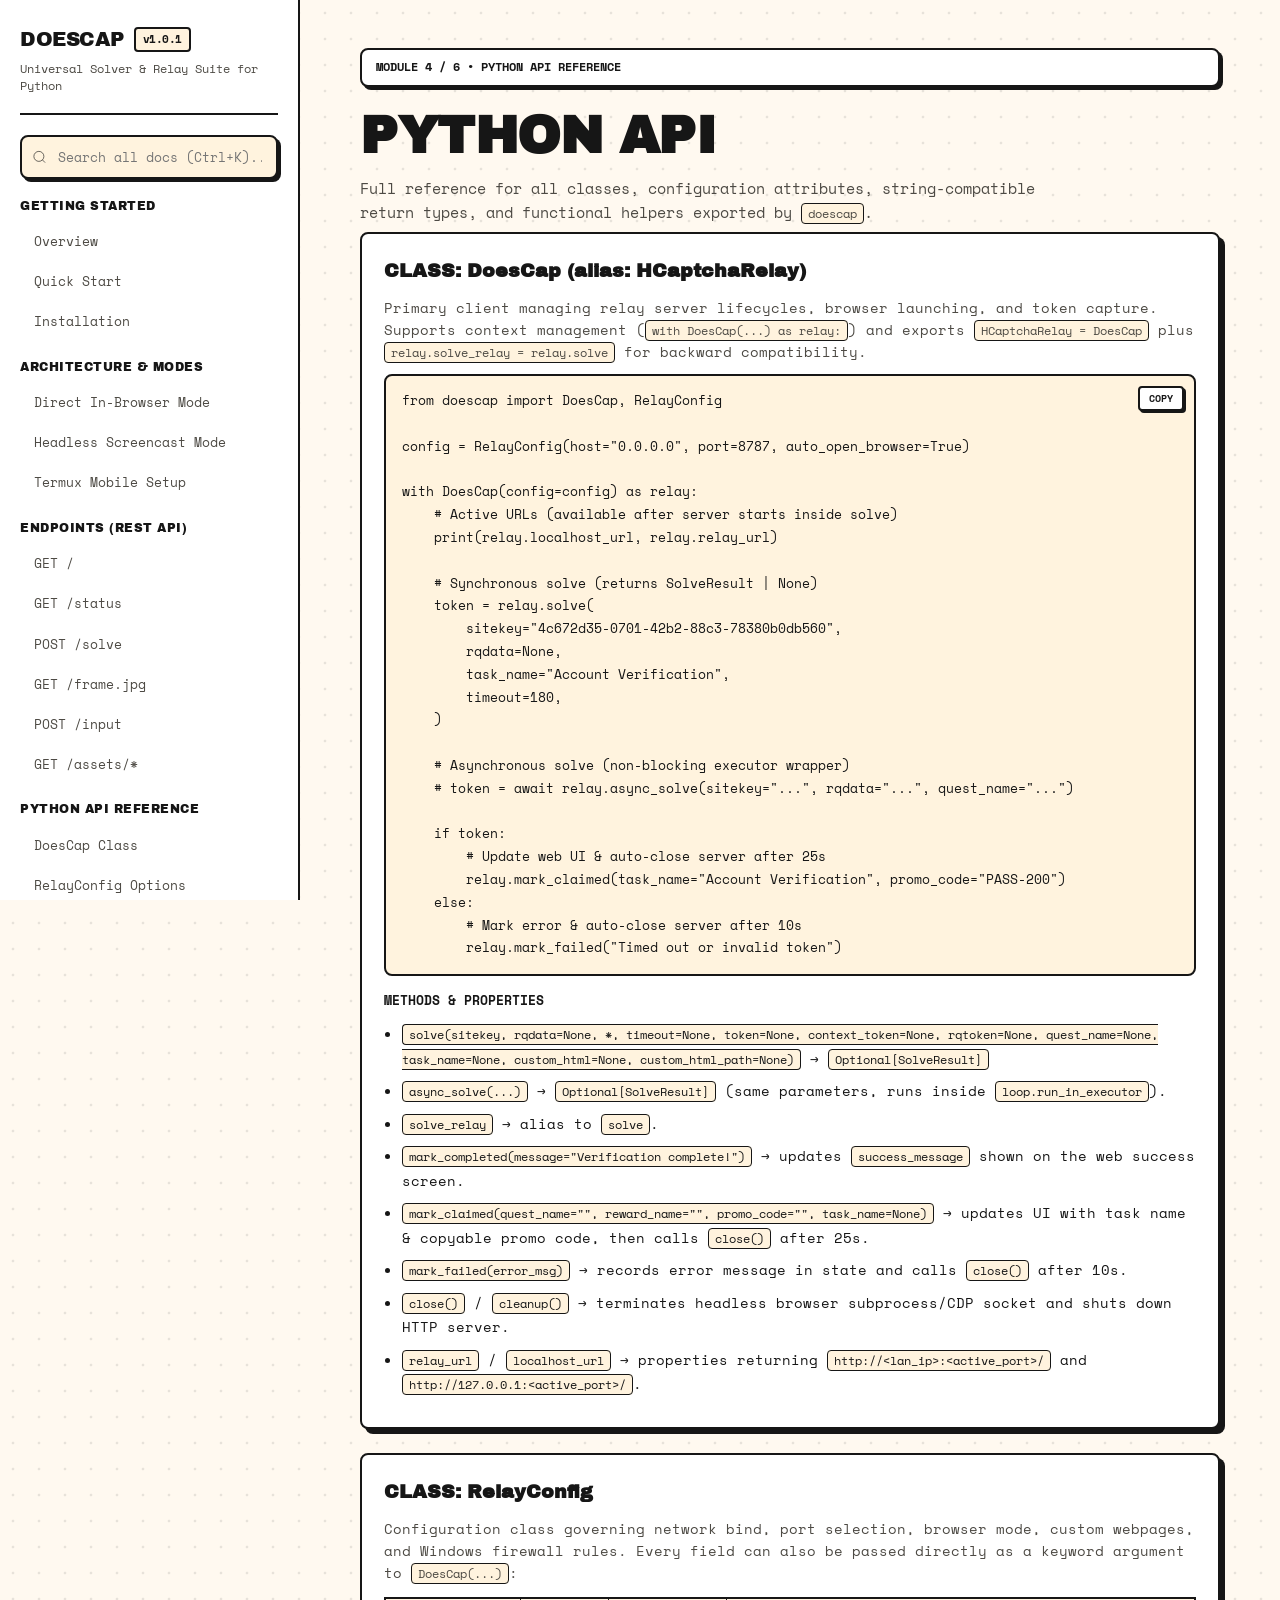
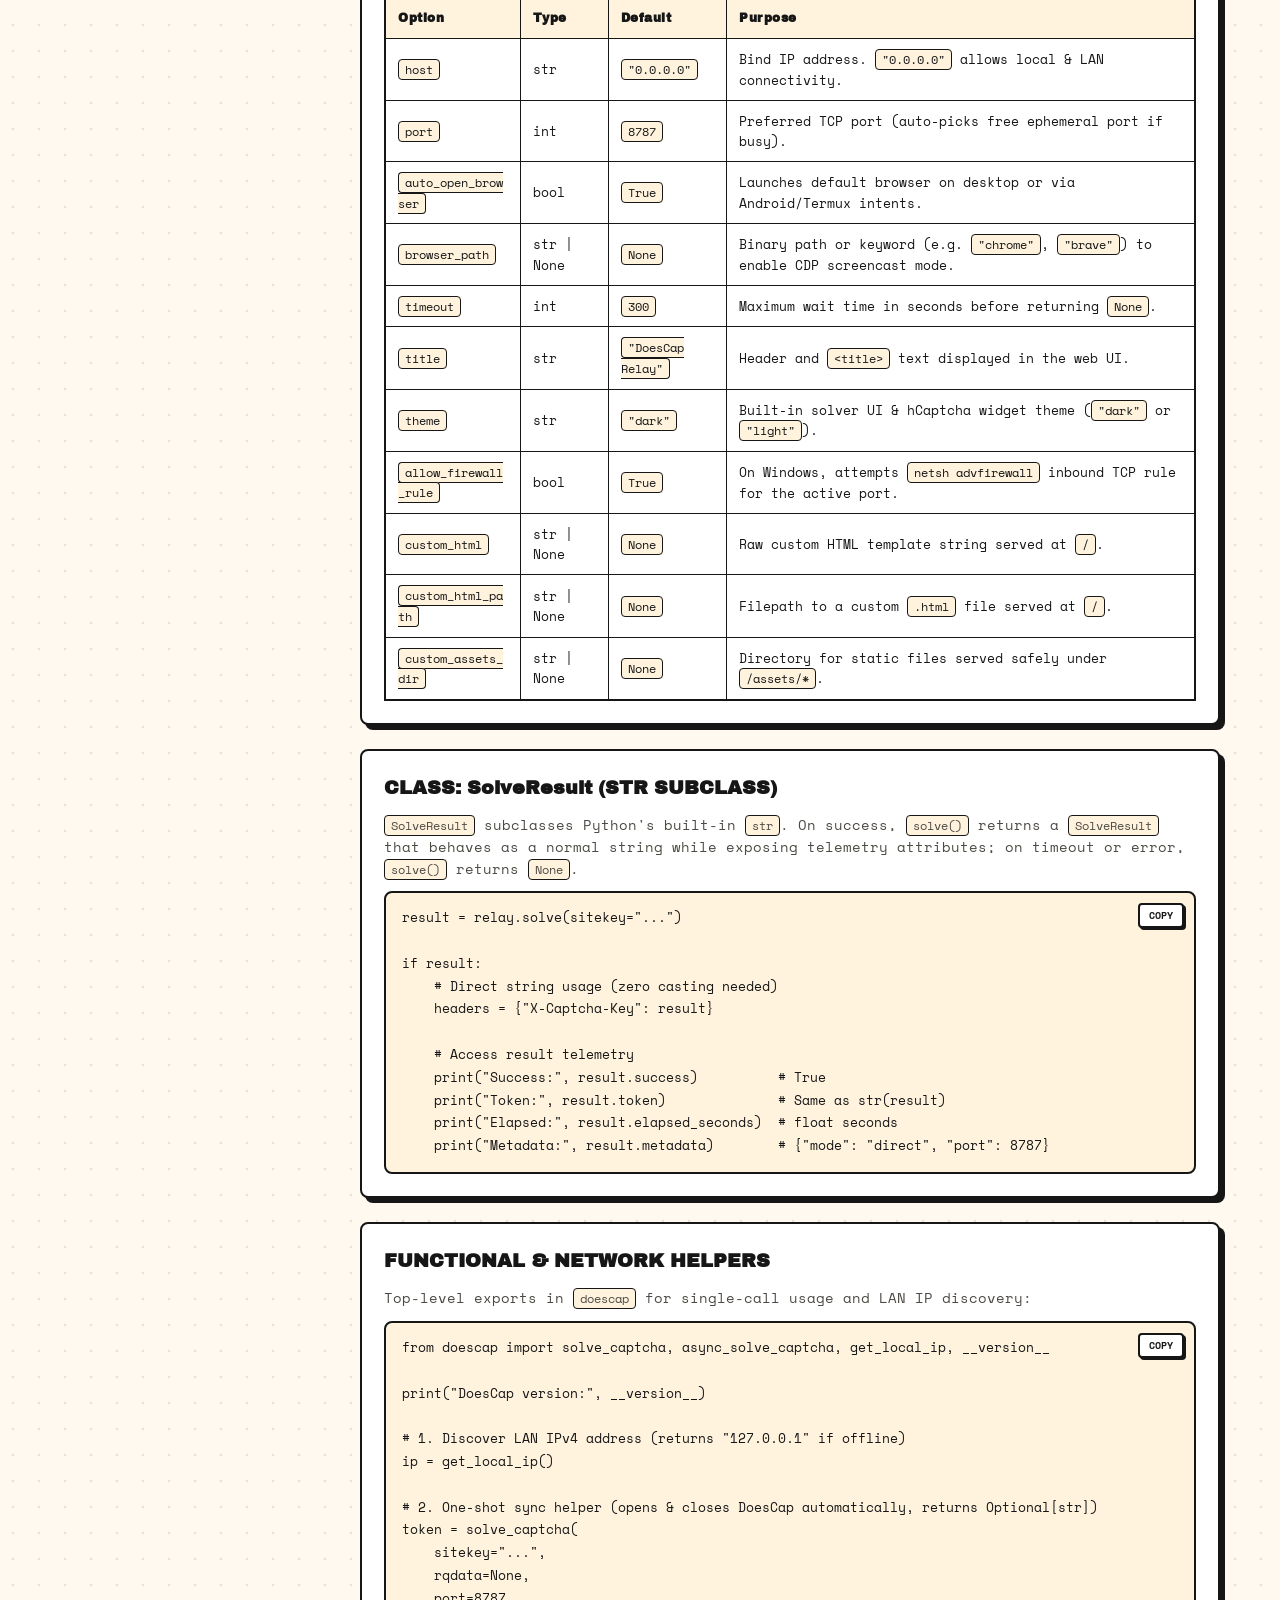
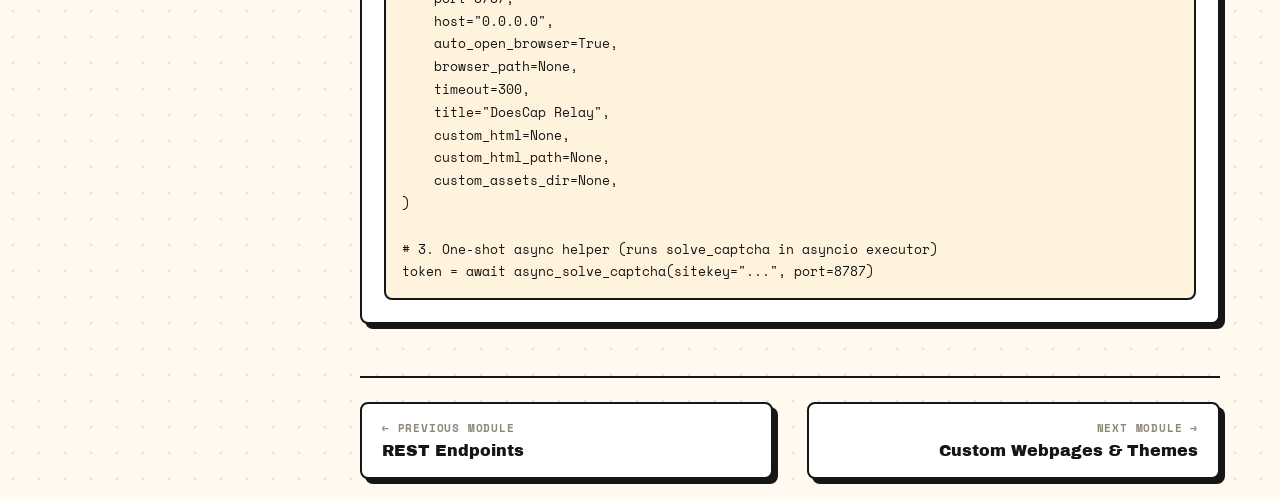
==== commit 29187687: "Bump version to 1.0.1" ====
--- a/docs/api.html
+++ b/docs/api.html
@@ -230,7 +230,7 @@
     </main>
   </div>
 
-  <script src="docs.js?v=3"></script>
+  <script src="docs.js?v=5"></script>
   <script>initDocs("api.html");</script>
 </body>
 </html>
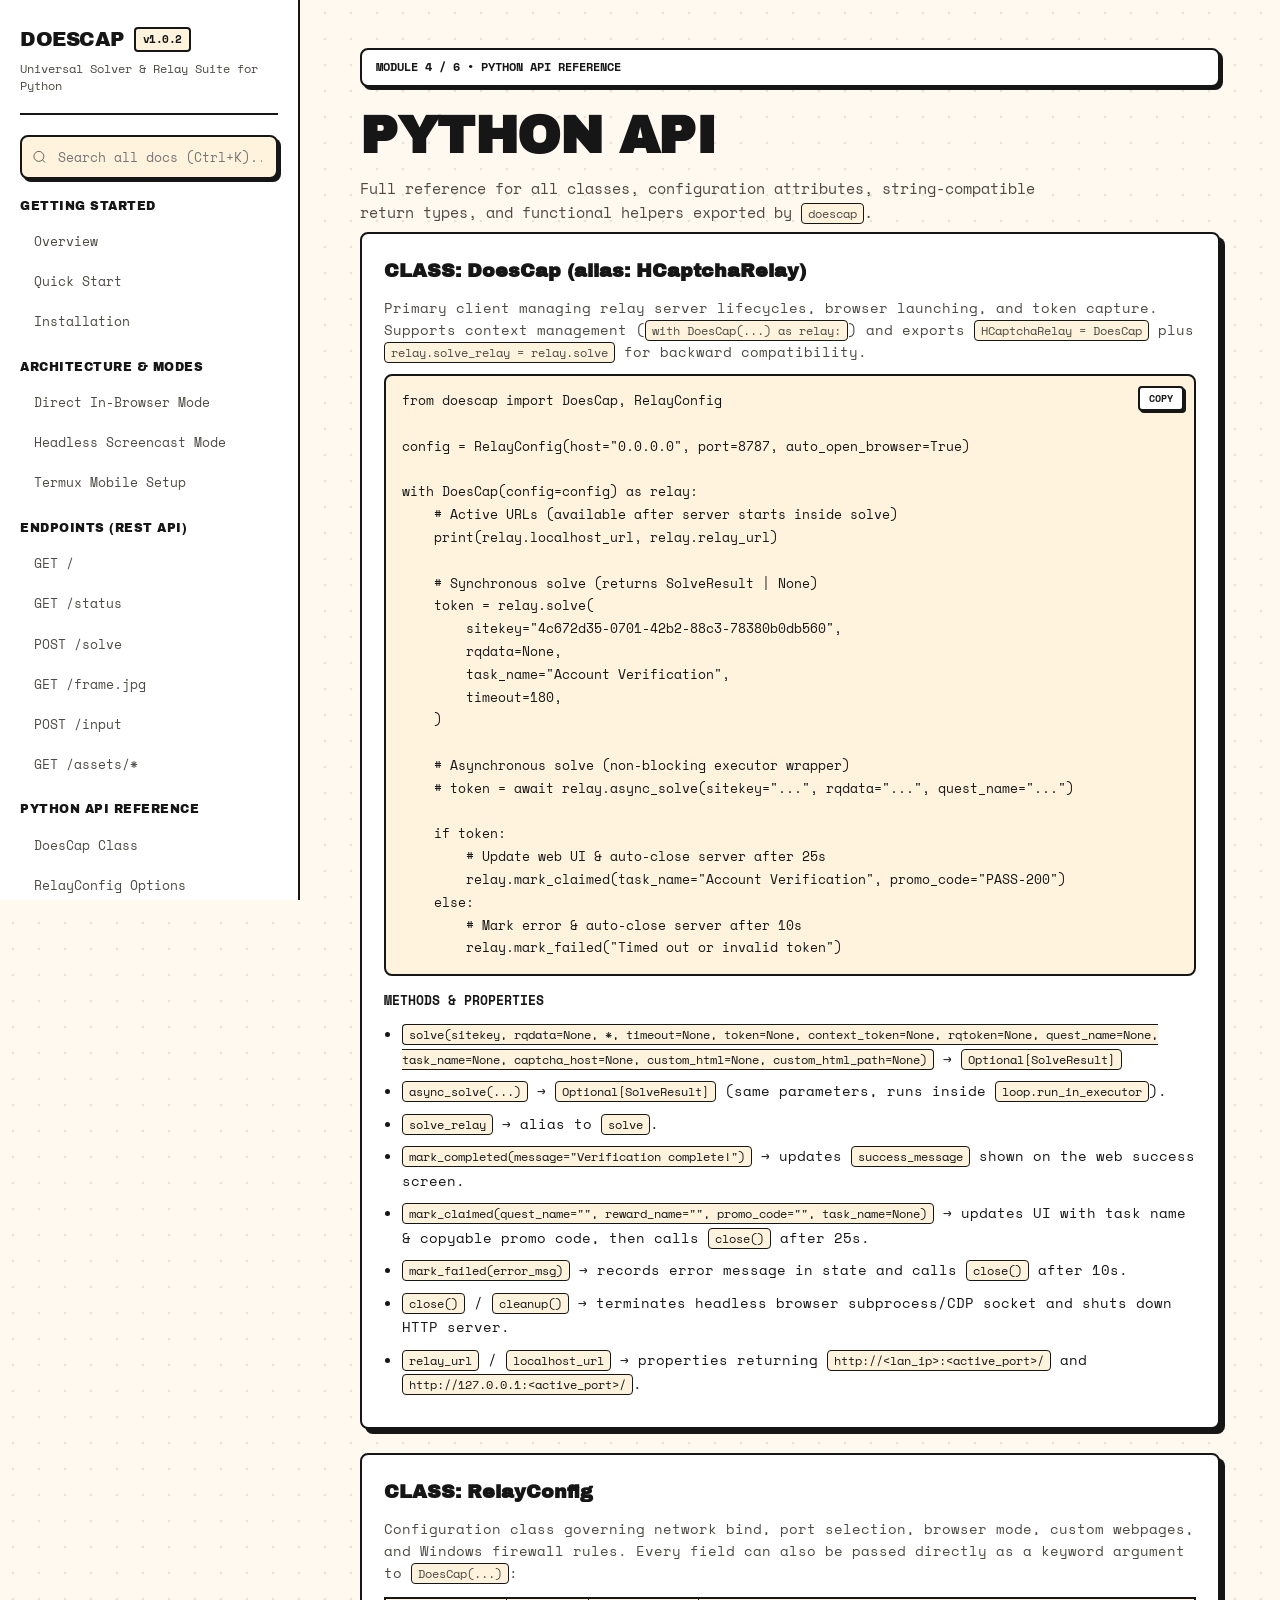
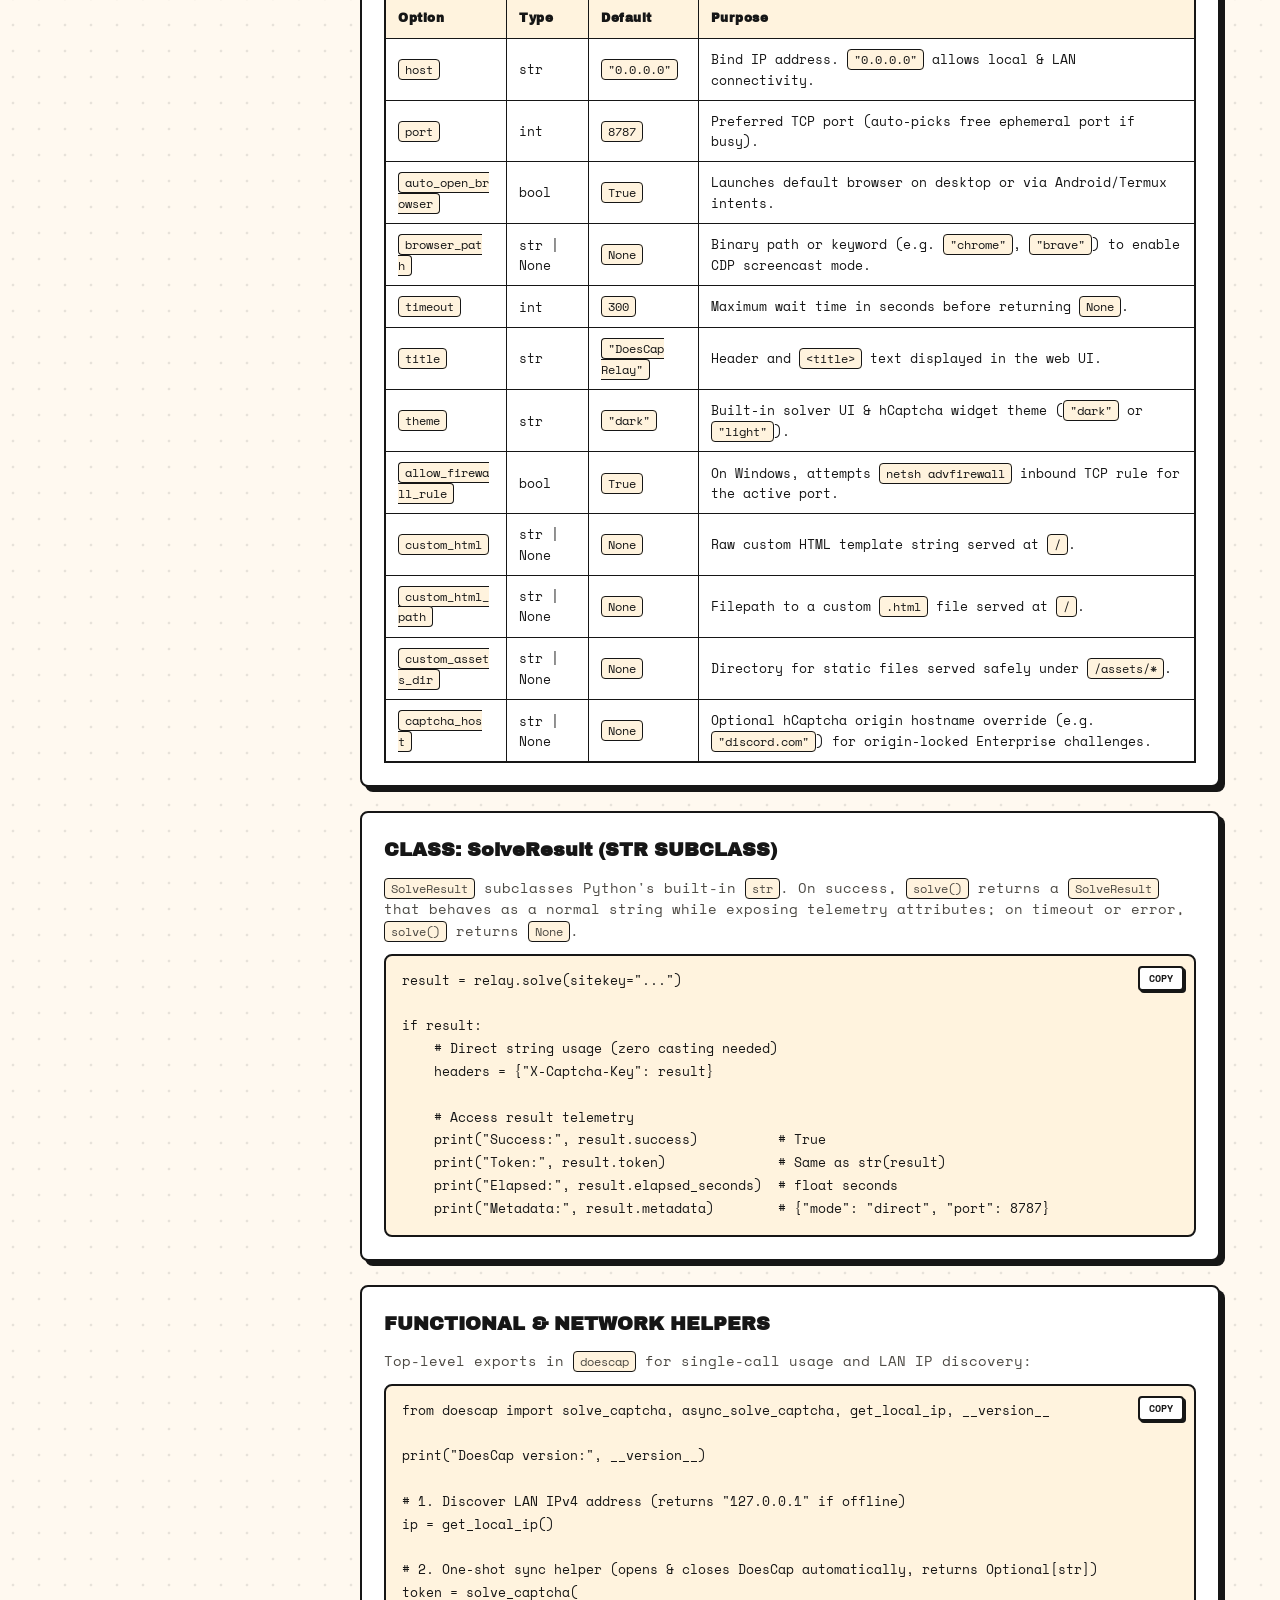
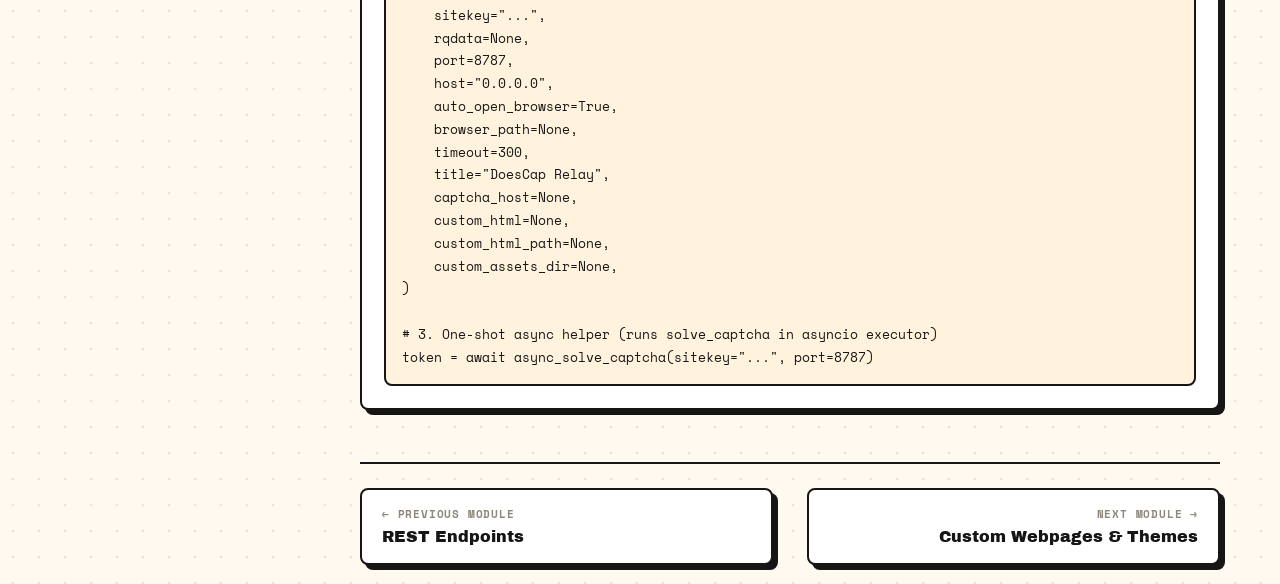
==== commit 710c6ad8: "Add configurable captcha_host for origin-locked Enterprise hCaptchas (v1.0.2)" ====
--- a/docs/api.html
+++ b/docs/api.html
@@ -63,7 +63,7 @@
 
             <div class="field-label">METHODS &amp; PROPERTIES</div>
             <ul class="notes-ul">
-              <li><code>solve(sitekey, rqdata=None, *, timeout=None, token=None, context_token=None, rqtoken=None, quest_name=None, task_name=None, custom_html=None, custom_html_path=None)</code> &rarr; <code>Optional[SolveResult]</code></li>
+              <li><code>solve(sitekey, rqdata=None, *, timeout=None, token=None, context_token=None, rqtoken=None, quest_name=None, task_name=None, captcha_host=None, custom_html=None, custom_html_path=None)</code> &rarr; <code>Optional[SolveResult]</code></li>
               <li><code>async_solve(...)</code> &rarr; <code>Optional[SolveResult]</code> (same parameters, runs inside <code>loop.run_in_executor</code>).</li>
               <li><code>solve_relay</code> &rarr; alias to <code>solve</code>.</li>
               <li><code>mark_completed(message="Verification complete!")</code> &rarr; updates <code>success_message</code> shown on the web success screen.</li>
@@ -157,6 +157,12 @@
                     <td>str | None</td>
                     <td><code>None</code></td>
                     <td>Directory for static files served safely under <code>/assets/*</code>.</td>
+                  </tr>
+                  <tr>
+                    <td><code>captcha_host</code></td>
+                    <td>str | None</td>
+                    <td><code>None</code></td>
+                    <td>Optional hCaptcha origin hostname override (e.g. <code>"discord.com"</code>) for origin-locked Enterprise challenges.</td>
                   </tr>
                 </tbody>
               </table>
@@ -206,6 +212,7 @@
     browser_path=None,
     timeout=300,
     title="DoesCap Relay",
+    captcha_host=None,
     custom_html=None,
     custom_html_path=None,
     custom_assets_dir=None,
@@ -230,7 +237,7 @@
     </main>
   </div>
 
-  <script src="docs.js?v=5"></script>
+  <script src="docs.js?v=6"></script>
   <script>initDocs("api.html");</script>
 </body>
 </html>
